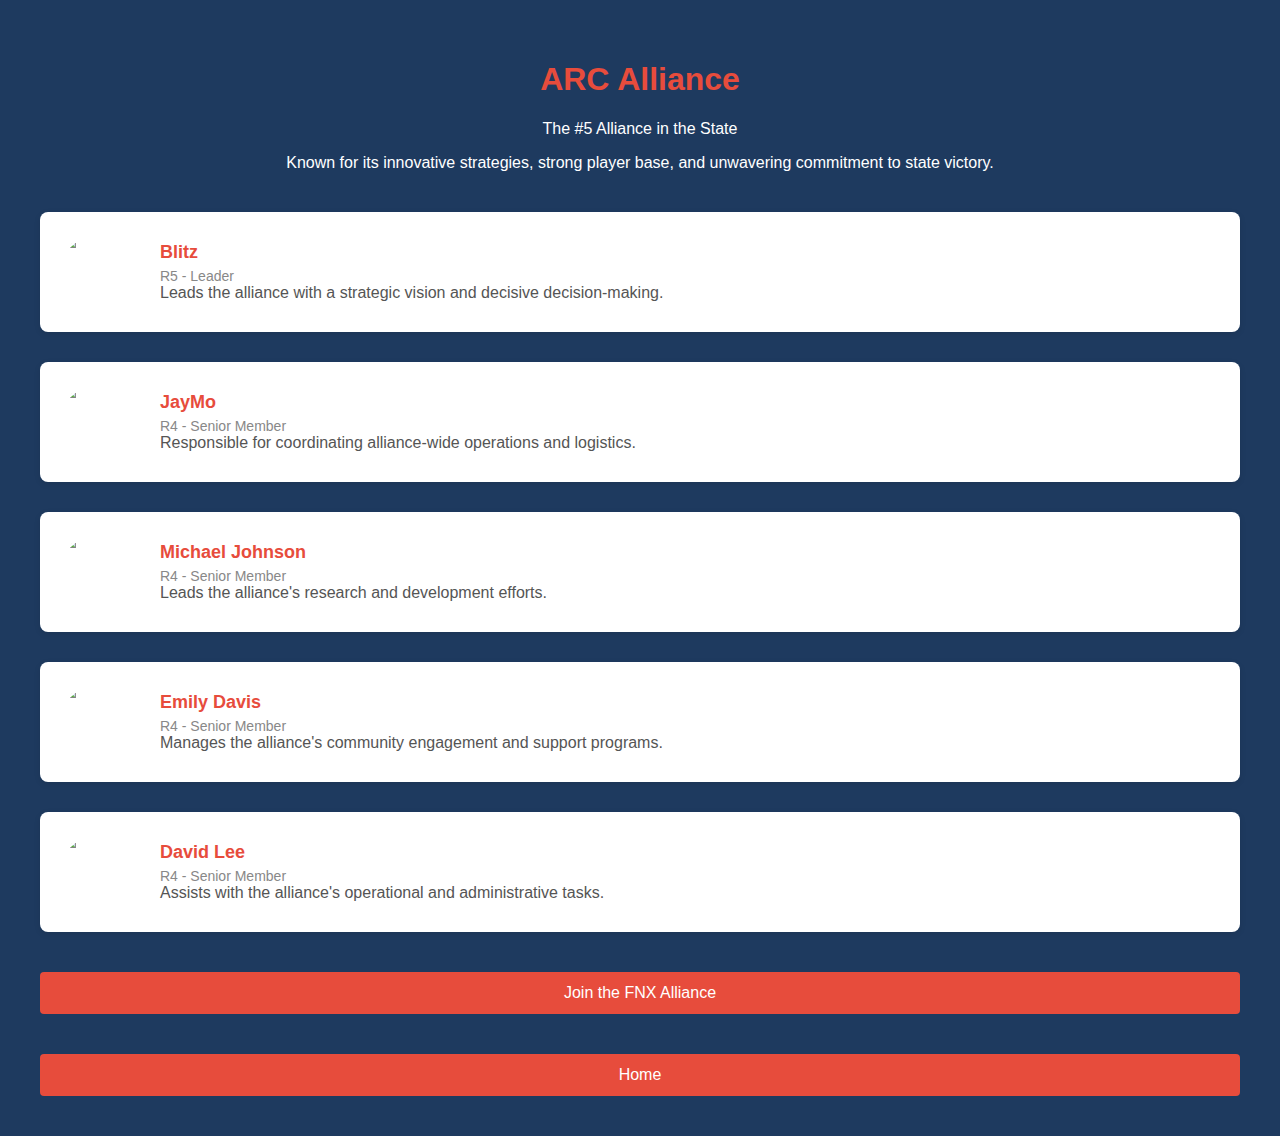
==== ARC.html @ b3d64577 "Update and rename ARC to ARC.html" ====
<!DOCTYPE html>
<html lang="en">
<head>
  <meta charset="UTF-8">
  <meta name="viewport" content="width=device-width, initial-scale=1.0">
  <title>ARC Alliance</title>
  <style>
    /* CSS Styles */
    body {
      font-family: Arial, sans-serif;
      margin: 0;
      padding: 0;
      background-color: #1E3A5F;
      color: #FFFFFF;
    }

    .container {
      max-width: 1200px;
      margin: 0 auto;
      padding: 40px;
    }

    .team-header {
      text-align: center;
      margin-bottom: 40px;
    }

    .team-header h1 {
      color: #e74c3c;
    }

    .team-header p {
      color: #FFFFFF;
    }

    .team-member {
      display: flex;
      align-items: center;
      margin-bottom: 30px;
      background-color: #fff;
      padding: 20px;
      border-radius: 8px;
      box-shadow: 0 2px 6px rgba(0, 0, 0, 0.1);
    }

    .team-member-image {
      width: 80px;
      height: 80px;
      border-radius: 50%;
      margin-right: 20px;
    }

    .team-member-info {
      flex-grow: 1;
    }

    .team-member-name {
      font-size: 18px;
      font-weight: bold;
      margin-bottom: 5px;
      color: #e74c3c;
    }

    .team-member-rank {
      font-size: 14px;
      color: #888;
    }

    .team-member-description {
      font-size: 16px;
      color: #555;
    }

    .cta-button {
      display: block;
      margin-top: 40px;
      background-color: #e74c3c;
      color: #fff;
      text-decoration: none;
      padding: 12px 24px;
      border-radius: 4px;
      text-align: center;
    }

    .cta-button:hover {
      background-color: #c0392b;
    }
  </style>
</head>
<body>
  <div class="container">
    <div class="team-header">
      <h1>ARC Alliance</h1>
      <p>The #5 Alliance in the State</p>
      <p>Known for its innovative strategies, strong player base, and unwavering commitment to state victory.</p>
    </div>

    <div class="team-members">
      <div class="team-member">
        <img src="fnx_leader.jpg" alt="Leader" class="team-member-image">
        <div class="team-member-info">
          <div class="team-member-name">Blitz</div>
          <div class="team-member-rank">R5 - Leader</div>
          <div class="team-member-description">Leads the alliance with a strategic vision and decisive decision-making.</div>
        </div>
      </div>

      <div class="team-member">
        <img src="fnx_member1.jpg" alt="Member 1" class="team-member-image">
        <div class="team-member-info">
          <div class="team-member-name">JayMo</div>
          <div class="team-member-rank">R4 - Senior Member</div>
          <div class="team-member-description">Responsible for coordinating alliance-wide operations and logistics.</div>
        </div>
      </div>

      <div class="team-member">
        <img src="fnx_member2.jpg" alt="Member 2" class="team-member-image">
        <div class="team-member-info">
          <div class="team-member-name">Michael Johnson</div>
          <div class="team-member-rank">R4 - Senior Member</div>
          <div class="team-member-description">Leads the alliance's research and development efforts.</div>
        </div>
      </div>

      <div class="team-member">
        <img src="fnx_member3.jpg" alt="Member 3" class="team-member-image">
        <div class="team-member-info">
          <div class="team-member-name">Emily Davis</div>
          <div class="team-member-rank">R4 - Senior Member</div>
          <div class="team-member-description">Manages the alliance's community engagement and support programs.</div>
        </div>
      </div>

      <div class="team-member">
        <img src="fnx_member4.jpg" alt="Member 4" class="team-member-image">
        <div class="team-member-info">
          <div class="team-member-name">David Lee</div>
          <div class="team-member-rank">R4 - Senior Member</div>
          <div class="team-member-description">Assists with the alliance's operational and administrative tasks.</div>
        </div>
      </div>
    </div>

    <a href="#" class="cta-button">Join the FNX Alliance</a>
<a href="https://ghxst1900.github.io/s1900.co.uk/" class="cta-button">Home</a>
  </div>
</body>
</html>
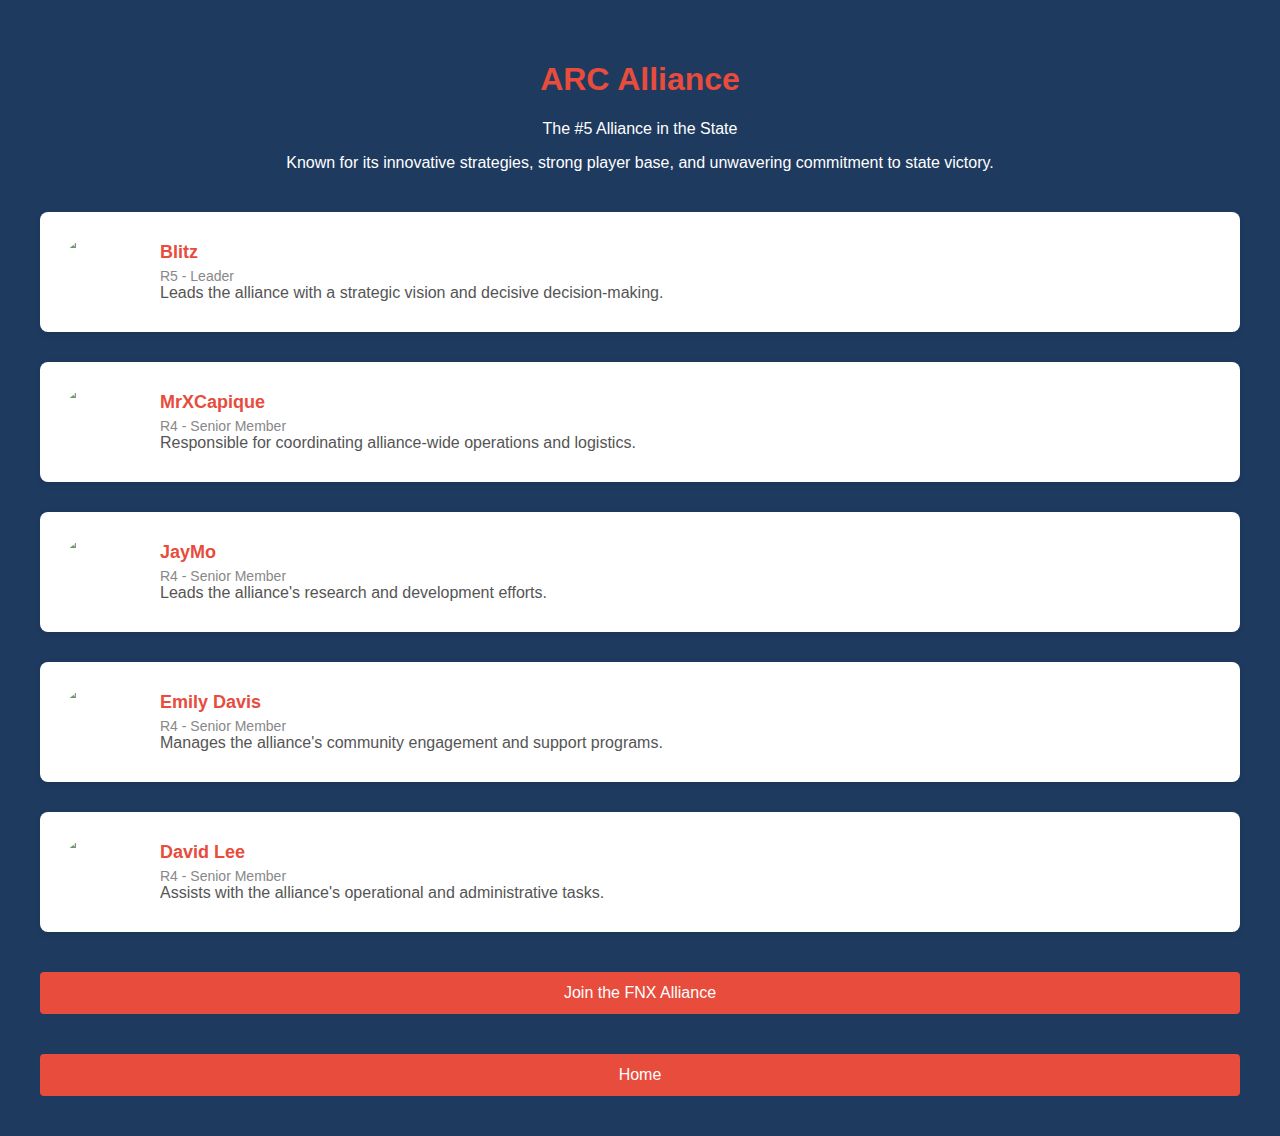
==== commit 30a75f1d: "Update ARC.html" ====
--- a/ARC.html
+++ b/ARC.html
@@ -108,7 +108,7 @@
       <div class="team-member">
         <img src="fnx_member1.jpg" alt="Member 1" class="team-member-image">
         <div class="team-member-info">
-          <div class="team-member-name">JayMo</div>
+          <div class="team-member-name">MrXCapique</div>
           <div class="team-member-rank">R4 - Senior Member</div>
           <div class="team-member-description">Responsible for coordinating alliance-wide operations and logistics.</div>
         </div>
@@ -117,7 +117,7 @@
       <div class="team-member">
         <img src="fnx_member2.jpg" alt="Member 2" class="team-member-image">
         <div class="team-member-info">
-          <div class="team-member-name">Michael Johnson</div>
+          <div class="team-member-name">JayMo</div>
           <div class="team-member-rank">R4 - Senior Member</div>
           <div class="team-member-description">Leads the alliance's research and development efforts.</div>
         </div>
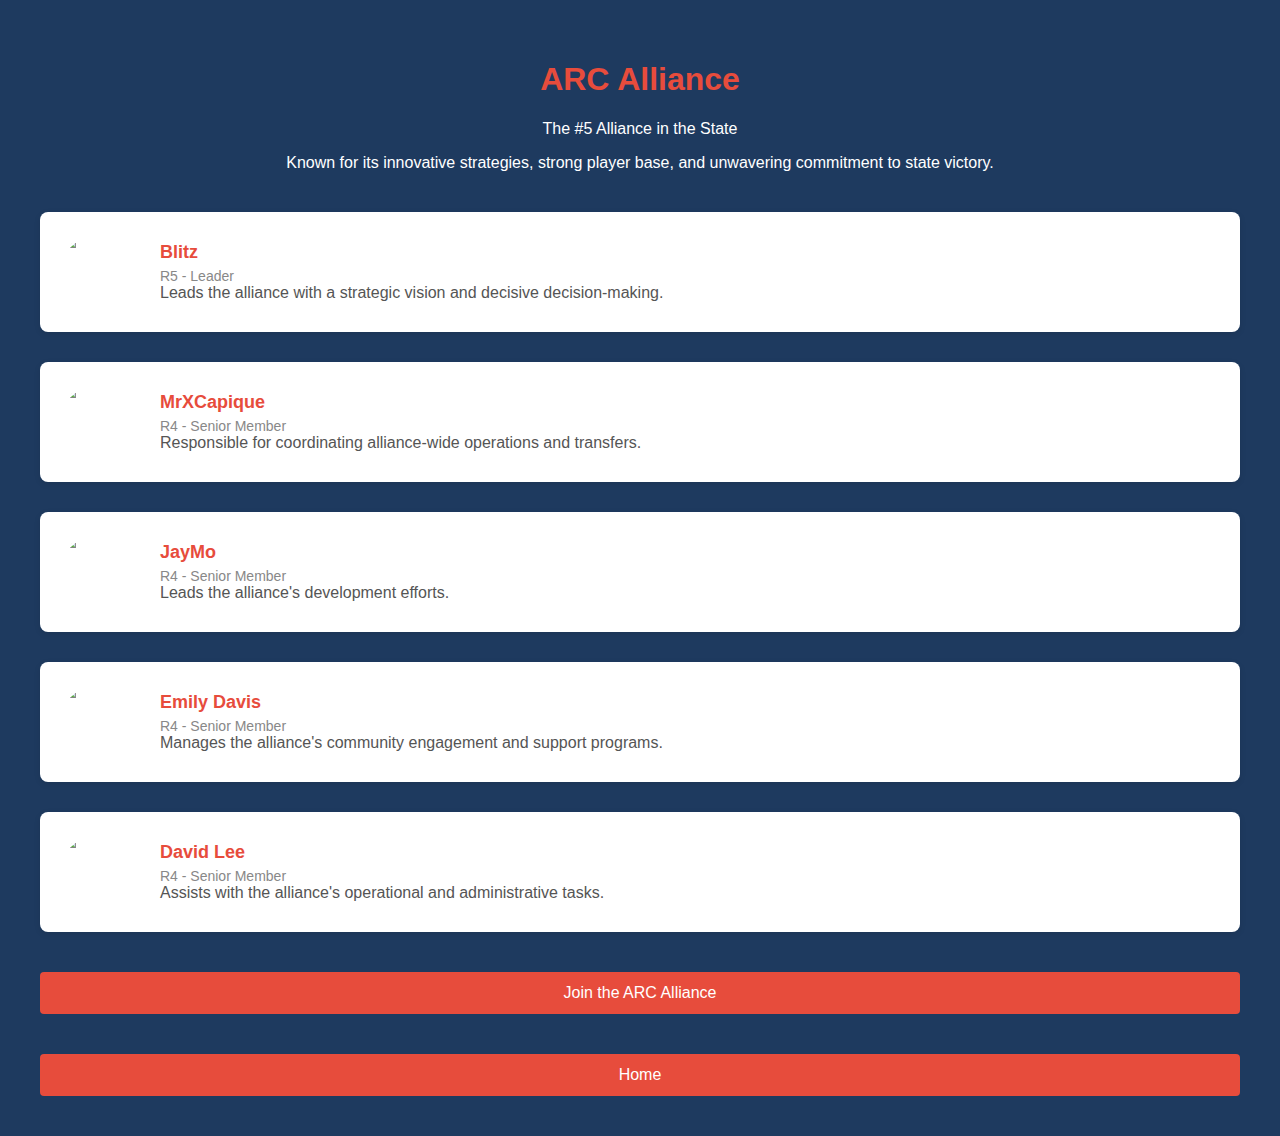
==== commit 5bc505bf: "Update ARC.html" ====
--- a/ARC.html
+++ b/ARC.html
@@ -110,7 +110,7 @@
         <div class="team-member-info">
           <div class="team-member-name">MrXCapique</div>
           <div class="team-member-rank">R4 - Senior Member</div>
-          <div class="team-member-description">Responsible for coordinating alliance-wide operations and logistics.</div>
+          <div class="team-member-description">Responsible for coordinating alliance-wide operations and transfers.</div>
         </div>
       </div>
 
@@ -119,7 +119,7 @@
         <div class="team-member-info">
           <div class="team-member-name">JayMo</div>
           <div class="team-member-rank">R4 - Senior Member</div>
-          <div class="team-member-description">Leads the alliance's research and development efforts.</div>
+          <div class="team-member-description">Leads the alliance's development efforts.</div>
         </div>
       </div>
 
@@ -142,7 +142,7 @@
       </div>
     </div>
 
-    <a href="#" class="cta-button">Join the FNX Alliance</a>
+    <a href="#" class="cta-button">Join the ARC Alliance</a>
 <a href="https://ghxst1900.github.io/s1900.co.uk/" class="cta-button">Home</a>
   </div>
 </body>
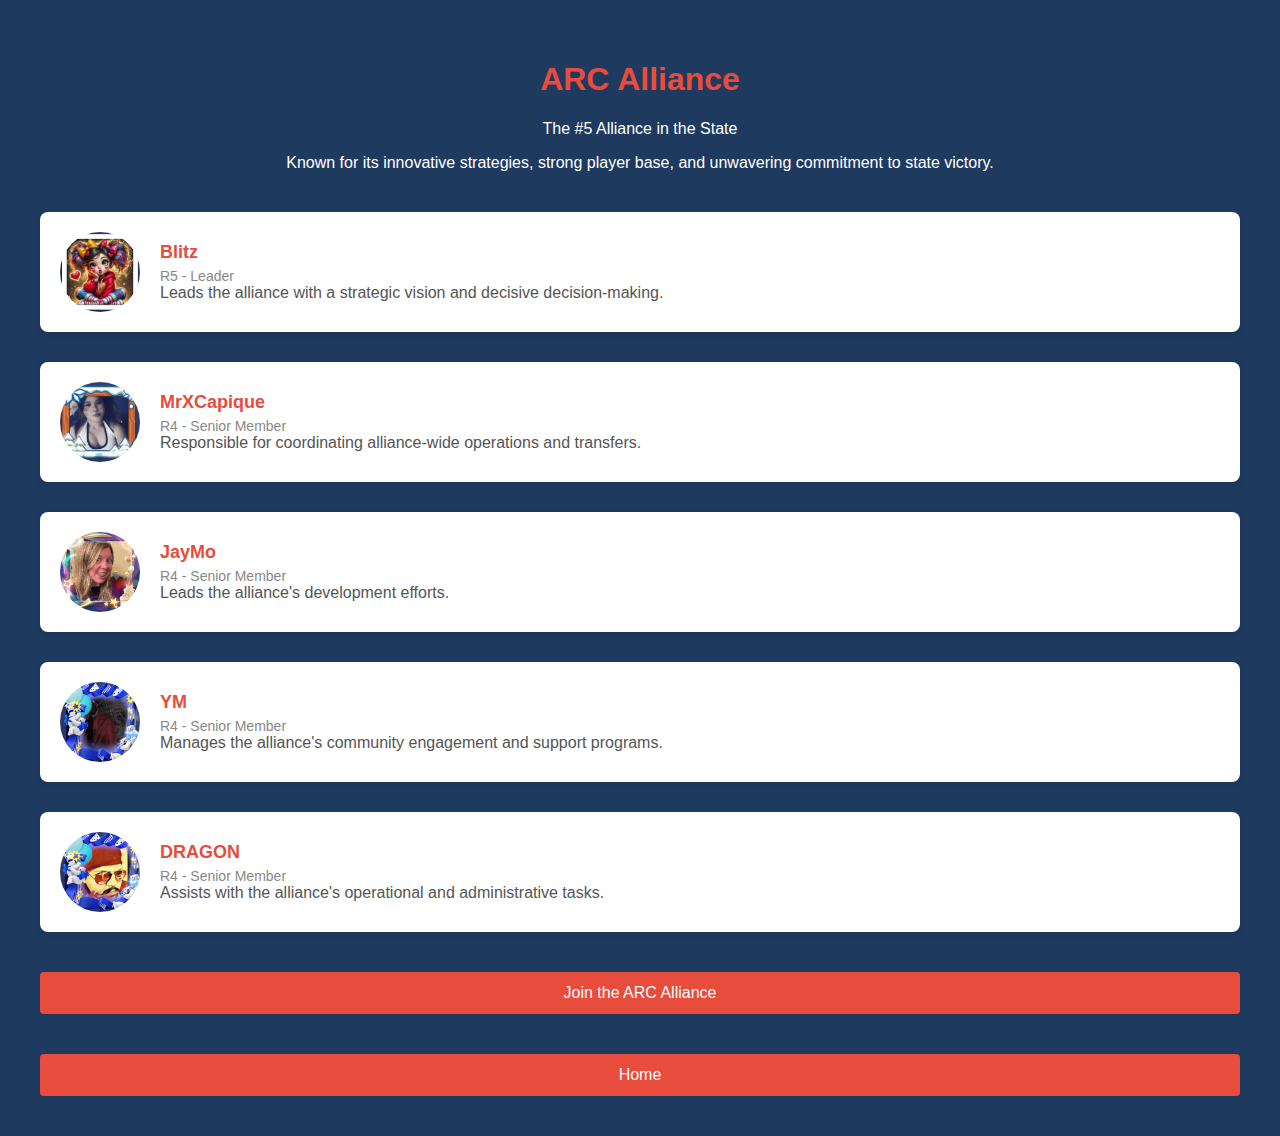
==== commit 784b4101: "Update ARC.html" ====
--- a/ARC.html
+++ b/ARC.html
@@ -97,7 +97,7 @@
 
     <div class="team-members">
       <div class="team-member">
-        <img src="fnx_leader.jpg" alt="Leader" class="team-member-image">
+        <img src="Blitz.png" alt="Leader" class="team-member-image">
         <div class="team-member-info">
           <div class="team-member-name">Blitz</div>
           <div class="team-member-rank">R5 - Leader</div>
@@ -106,7 +106,7 @@
       </div>
 
       <div class="team-member">
-        <img src="fnx_member1.jpg" alt="Member 1" class="team-member-image">
+        <img src="MrXCapique.png" alt="Member 1" class="team-member-image">
         <div class="team-member-info">
           <div class="team-member-name">MrXCapique</div>
           <div class="team-member-rank">R4 - Senior Member</div>
@@ -115,7 +115,7 @@
       </div>
 
       <div class="team-member">
-        <img src="fnx_member2.jpg" alt="Member 2" class="team-member-image">
+        <img src="JayMo.png" alt="Member 2" class="team-member-image">
         <div class="team-member-info">
           <div class="team-member-name">JayMo</div>
           <div class="team-member-rank">R4 - Senior Member</div>
@@ -124,18 +124,18 @@
       </div>
 
       <div class="team-member">
-        <img src="fnx_member3.jpg" alt="Member 3" class="team-member-image">
+        <img src="YM.png" alt="Member 3" class="team-member-image">
         <div class="team-member-info">
-          <div class="team-member-name">Emily Davis</div>
+          <div class="team-member-name">YM</div>
           <div class="team-member-rank">R4 - Senior Member</div>
           <div class="team-member-description">Manages the alliance's community engagement and support programs.</div>
         </div>
       </div>
 
       <div class="team-member">
-        <img src="fnx_member4.jpg" alt="Member 4" class="team-member-image">
+        <img src="DRAGON.png" alt="Member 4" class="team-member-image">
         <div class="team-member-info">
-          <div class="team-member-name">David Lee</div>
+          <div class="team-member-name">DRAGON</div>
           <div class="team-member-rank">R4 - Senior Member</div>
           <div class="team-member-description">Assists with the alliance's operational and administrative tasks.</div>
         </div>
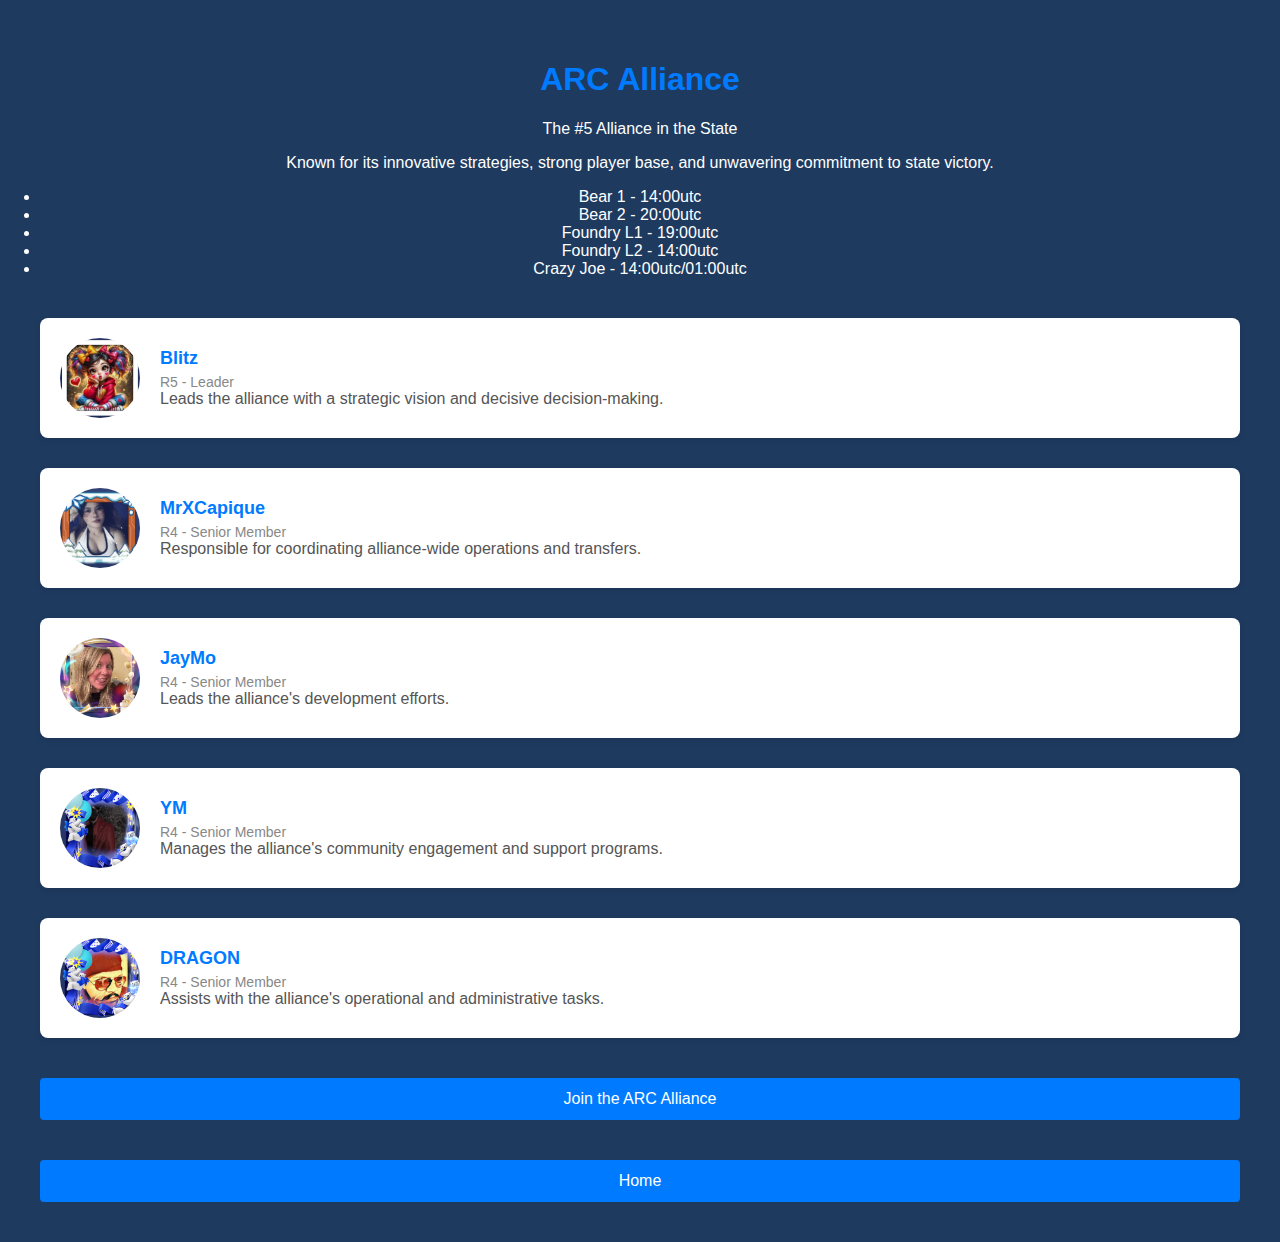
==== commit 74dc2956: "Update ARC.html" ====
--- a/ARC.html
+++ b/ARC.html
@@ -26,7 +26,7 @@
     }
 
     .team-header h1 {
-      color: #e74c3c;
+      color: #007bff;
     }
 
     .team-header p {
@@ -58,7 +58,7 @@
       font-size: 18px;
       font-weight: bold;
       margin-bottom: 5px;
-      color: #e74c3c;
+      color: #007bff;
     }
 
     .team-member-rank {
@@ -74,7 +74,7 @@
     .cta-button {
       display: block;
       margin-top: 40px;
-      background-color: #e74c3c;
+      background-color: #007bff;
       color: #fff;
       text-decoration: none;
       padding: 12px 24px;
@@ -83,7 +83,7 @@
     }
 
     .cta-button:hover {
-      background-color: #c0392b;
+      background-color: #0056b3;
     }
   </style>
 </head>
@@ -93,6 +93,11 @@
       <h1>ARC Alliance</h1>
       <p>The #5 Alliance in the State</p>
       <p>Known for its innovative strategies, strong player base, and unwavering commitment to state victory.</p>
+      <li>Bear 1 - 14:00utc</li>
+      <li>Bear 2 - 20:00utc</li>
+      <li>Foundry L1 - 19:00utc</li>
+      <li>Foundry L2 - 14:00utc</li>
+      <li>Crazy Joe - 14:00utc/01:00utc</li>
     </div>
 
     <div class="team-members">
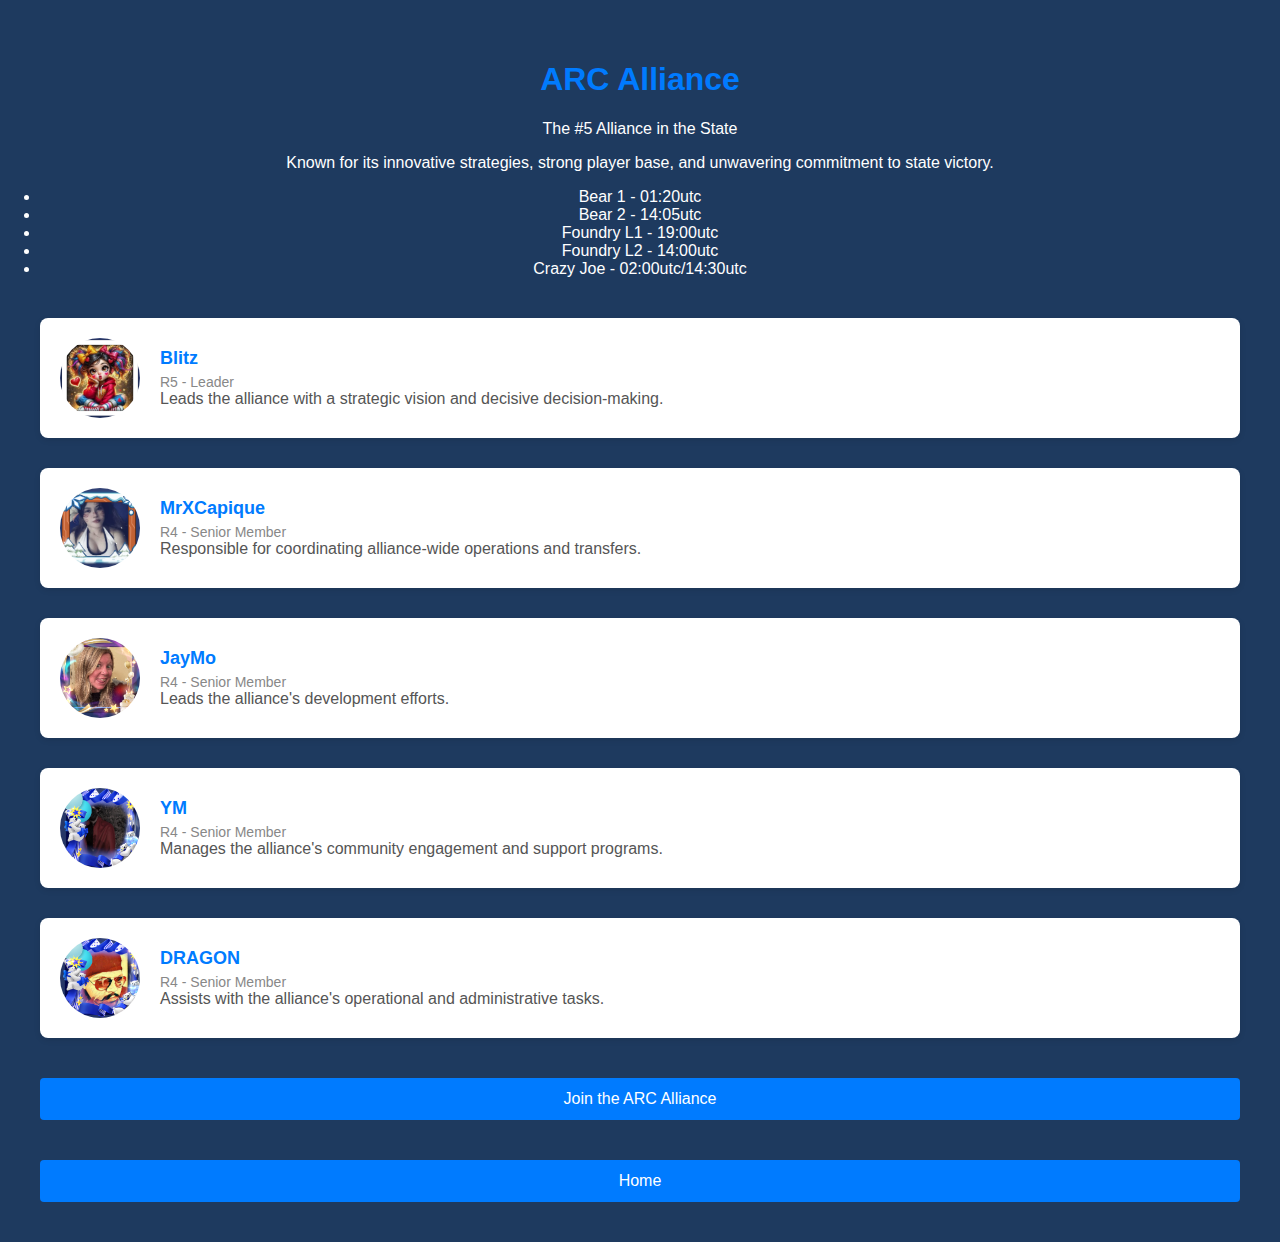
==== commit 5a4df2e9: "Update ARC.html" ====
--- a/ARC.html
+++ b/ARC.html
@@ -93,11 +93,11 @@
       <h1>ARC Alliance</h1>
       <p>The #5 Alliance in the State</p>
       <p>Known for its innovative strategies, strong player base, and unwavering commitment to state victory.</p>
-      <li>Bear 1 - 14:00utc</li>
-      <li>Bear 2 - 20:00utc</li>
+      <li>Bear 1 - 01:20utc</li>
+      <li>Bear 2 - 14:05utc</li>
       <li>Foundry L1 - 19:00utc</li>
       <li>Foundry L2 - 14:00utc</li>
-      <li>Crazy Joe - 14:00utc/01:00utc</li>
+      <li>Crazy Joe - 02:00utc/14:30utc</li>
     </div>
 
     <div class="team-members">
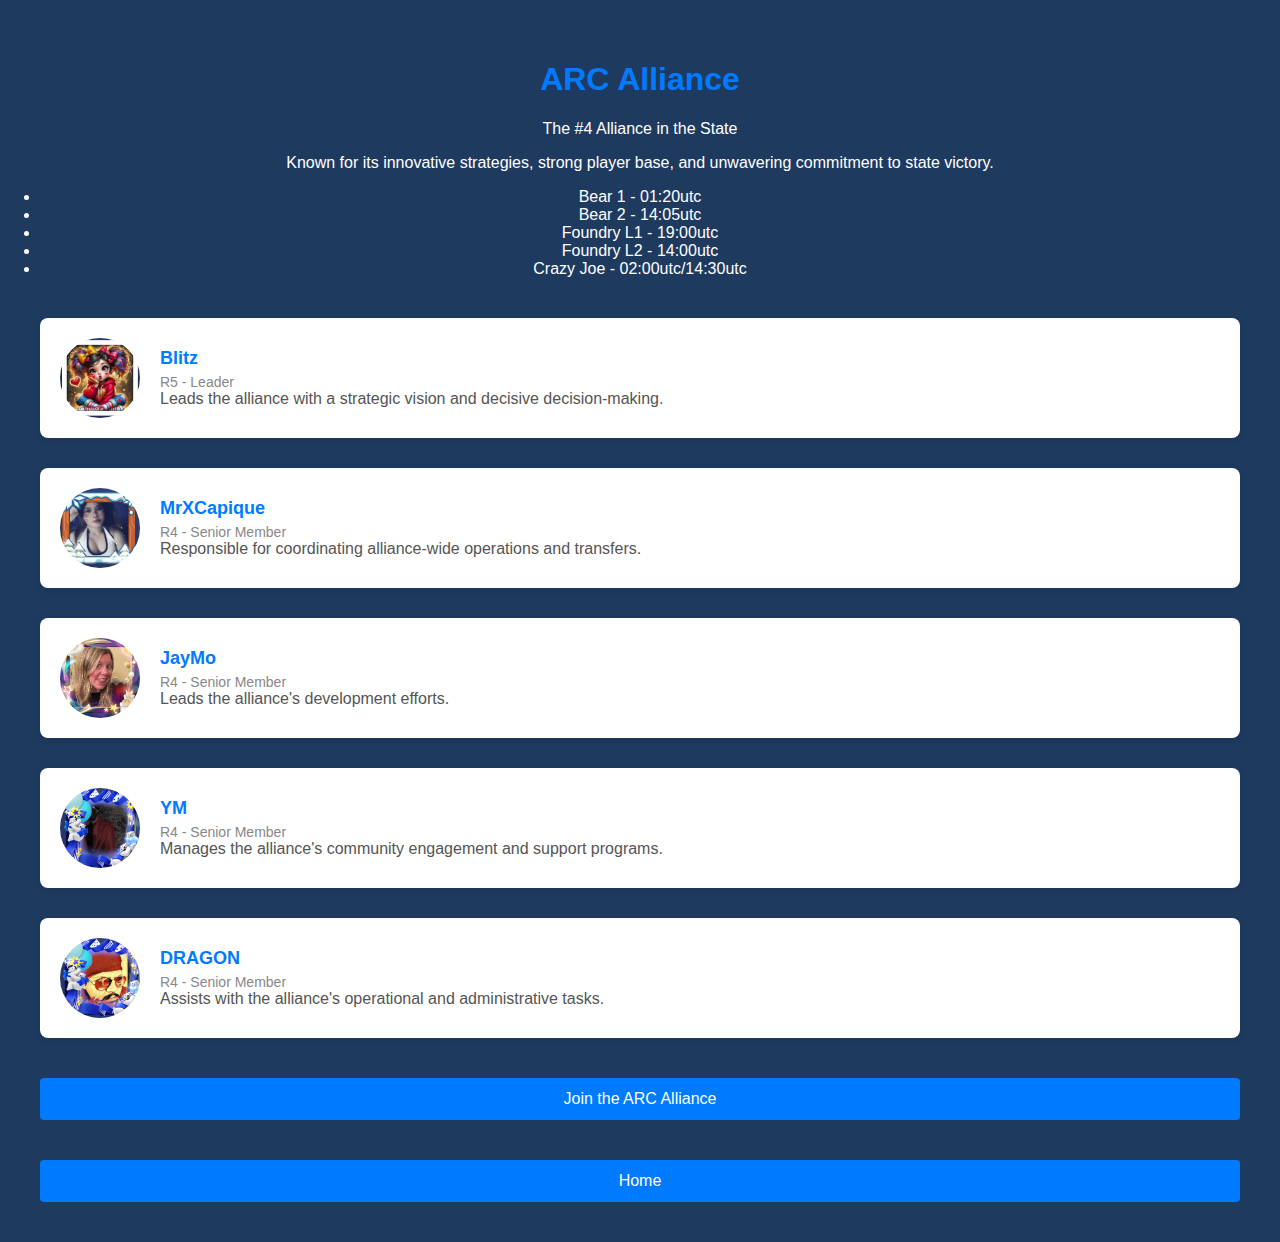
==== commit 72f8b5d4: "Update ARC.html" ====
--- a/ARC.html
+++ b/ARC.html
@@ -91,7 +91,7 @@
   <div class="container">
     <div class="team-header">
       <h1>ARC Alliance</h1>
-      <p>The #5 Alliance in the State</p>
+      <p>The #4 Alliance in the State</p>
       <p>Known for its innovative strategies, strong player base, and unwavering commitment to state victory.</p>
       <li>Bear 1 - 01:20utc</li>
       <li>Bear 2 - 14:05utc</li>
